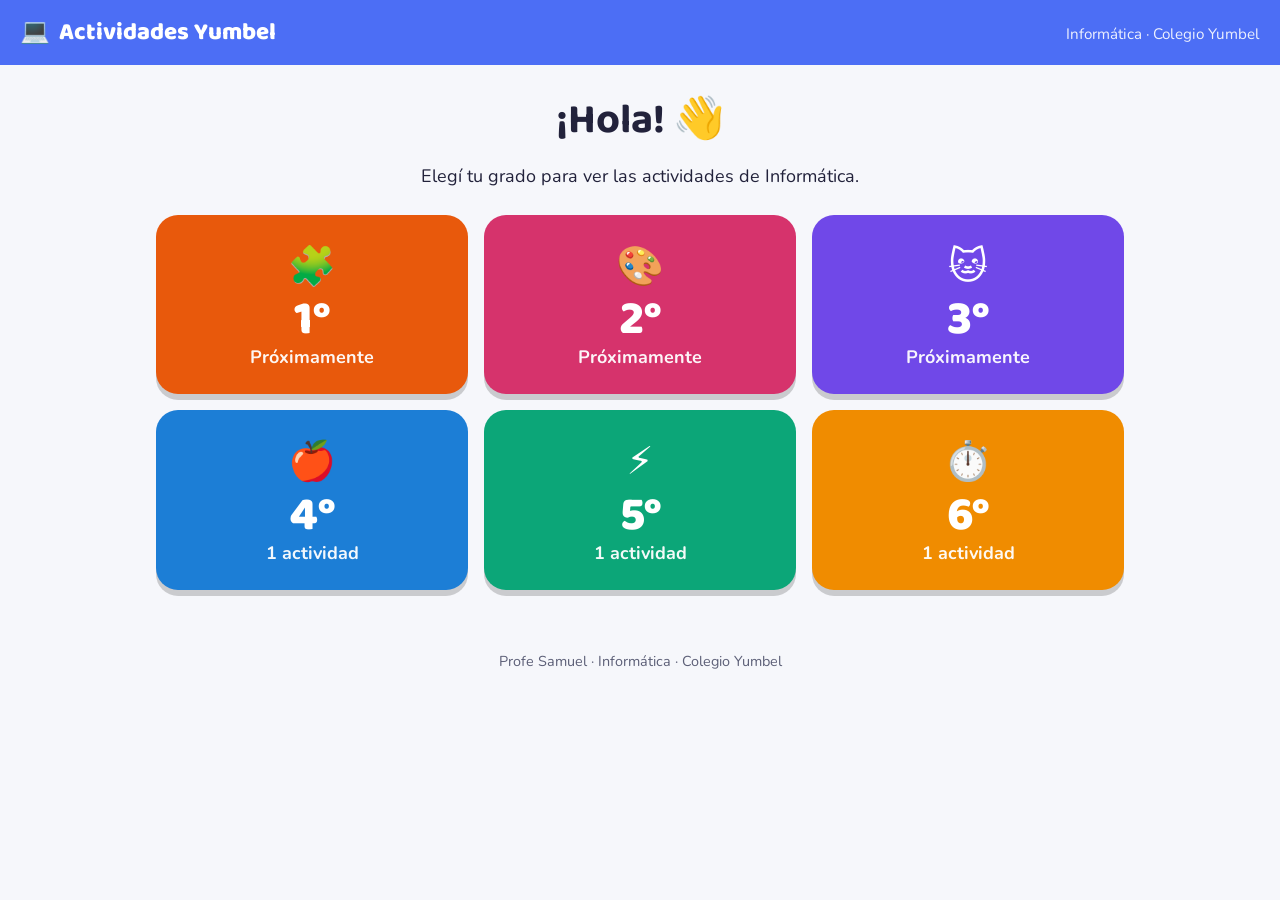
==== index.html @ 9ae8ea88 "Actividad gato y manzana nivel 2 (4°, 5° y 6°)" ====
<!doctype html>
<html lang="es">
<head>
<meta charset="utf-8">
<meta name="viewport" content="width=device-width, initial-scale=1">
<title>Inicio · Actividades Yumbel</title>
<link rel="preconnect" href="https://fonts.googleapis.com">
<link href="https://fonts.googleapis.com/css2?family=Baloo+2:wght@500;700;800&family=Nunito:wght@400;600;800&display=swap" rel="stylesheet">
<link rel="stylesheet" href="style.css">
</head>
<body style="--c:#4c6ef5">
<header class="top">
  <a class="marca" href="index.html"><span class="logo">💻</span> Actividades Yumbel</a>
  <span class="sub">Informática · Colegio Yumbel</span>
</header>
<main>

<div class="bienvenida"><h1>¡Hola! 👋</h1><p>Elegí tu grado para ver las actividades de Informática.</p></div><div class="grados"><a class="card" href="grado-1.html" style="--c:#e8590c"><span class="emoji">🧩</span><span class="g">1°</span><span class="s">Próximamente</span></a><a class="card" href="grado-2.html" style="--c:#d6336c"><span class="emoji">🎨</span><span class="g">2°</span><span class="s">Próximamente</span></a><a class="card" href="grado-3.html" style="--c:#7048e8"><span class="emoji">🐱</span><span class="g">3°</span><span class="s">Próximamente</span></a><a class="card" href="grado-4.html" style="--c:#1c7ed6"><span class="emoji">🍎</span><span class="g">4°</span><span class="s">1 actividad</span></a><a class="card" href="grado-5.html" style="--c:#0ca678"><span class="emoji">⚡</span><span class="g">5°</span><span class="s">1 actividad</span></a><a class="card" href="grado-6.html" style="--c:#f08c00"><span class="emoji">⏱️</span><span class="g">6°</span><span class="s">1 actividad</span></a></div>
</main>
<footer>Profe Samuel · Informática · Colegio Yumbel</footer>
</body>
</html>
---- style.css ----
*{box-sizing:border-box}
:root{--ink:#22223b;--muted:#5c5f77;--bg:#f6f7fb;--card:#fff;--line:#e3e6ef}
body{margin:0;font-family:Nunito,system-ui,sans-serif;color:var(--ink);background:var(--bg);font-size:18px;line-height:1.55}
h1,h2,h3{font-family:'Baloo 2',Nunito,sans-serif;line-height:1.15;margin:0 0 .4em}
a{color:inherit}
.top{background:var(--c,#4c6ef5);color:#fff;padding:14px 20px;display:flex;flex-wrap:wrap;gap:4px 16px;align-items:baseline;justify-content:space-between}
.marca{font-family:'Baloo 2';font-weight:800;font-size:1.5rem;text-decoration:none}
.logo{margin-right:4px}.sub{opacity:.9;font-size:.95rem}
main{max-width:1000px;margin:0 auto;padding:22px 16px 40px}
footer{text-align:center;color:var(--muted);font-size:.9rem;padding:20px}
.volver{display:inline-block;margin-bottom:14px;text-decoration:none;font-weight:800;color:var(--c)}
.bienvenida{text-align:center;margin:10px 0 24px}.bienvenida h1{font-size:2.6rem}
.grados{display:grid;grid-template-columns:repeat(3,1fr);gap:16px}
@media(max-width:700px){.grados{grid-template-columns:repeat(2,1fr)}}
.card{background:var(--c);color:#fff;text-decoration:none;border-radius:22px;padding:22px 12px;text-align:center;display:flex;flex-direction:column;align-items:center;box-shadow:0 6px 0 rgba(0,0,0,.18);transition:transform .15s}
.card:hover{transform:translateY(-4px)}
.card .emoji{font-size:2.4rem}.card .g{font-family:'Baloo 2';font-weight:800;font-size:3rem;line-height:1}.card .s{font-weight:700;opacity:.95}
.tit-grado{font-size:2.6rem;color:var(--c)}
.acts{display:grid;gap:14px}
.act{display:flex;flex-direction:column;gap:2px;background:var(--card);border:3px solid var(--c);border-radius:18px;padding:18px 20px;text-decoration:none}
.act b{font-family:'Baloo 2';font-size:1.5rem}.act .fecha{color:var(--muted);font-size:.9rem;font-weight:700}
.act .ir{color:var(--c);font-weight:800;margin-top:6px}
.vacio{background:var(--card);border-radius:16px;padding:20px;border:2px dashed var(--line)}
.hero{display:grid;grid-template-columns:1.2fr 1fr;gap:20px;align-items:center;background:var(--card);border-radius:22px;padding:22px;border-top:8px solid var(--c);margin-bottom:22px}
.hero img{width:100%;border-radius:14px;border:2px solid var(--line)}
@media(max-width:760px){.hero{grid-template-columns:1fr}}
.etiqueta{display:inline-block;background:var(--c);color:#fff;font-weight:800;border-radius:999px;padding:2px 12px;margin:0 0 8px;font-size:.9rem}
.hero h1{font-size:2.3rem}.intro{font-size:1.1rem;margin:0}
.paso{display:grid;grid-template-columns:56px 1fr;gap:14px;background:var(--card);border-radius:18px;padding:18px;margin-bottom:16px;border:1px solid var(--line)}
.num{width:48px;height:48px;border-radius:50%;background:var(--c);color:#fff;font-family:'Baloo 2';font-weight:800;font-size:1.6rem;display:grid;place-items:center}
.paso h3{font-size:1.45rem}.paso p{margin:.3em 0 .6em}
.nuevo{font-family:Nunito;font-size:.75rem;background:#ffd43b;color:#5c3c00;border-radius:6px;padding:2px 8px;vertical-align:middle;font-weight:800}
.tip{background:#fff9db;border-left:5px solid #fcc419;border-radius:8px;padding:8px 12px;font-size:.98rem}
.figs{display:flex;flex-wrap:wrap;gap:14px}
figure{margin:6px 0 0;max-width:100%}
figure img{max-width:100%;height:auto;border-radius:12px;border:2px solid var(--line);background:#f9f9f9;display:block}
figcaption{font-size:.88rem;color:var(--muted);font-weight:700;margin-top:4px}
.desafio{background:var(--c);color:#fff;border-radius:18px;padding:20px 24px}
.desafio h3{font-size:1.6rem}.desafio li{margin:4px 0}
@media(max-width:520px){.paso{grid-template-columns:1fr}.num{width:42px;height:42px}}
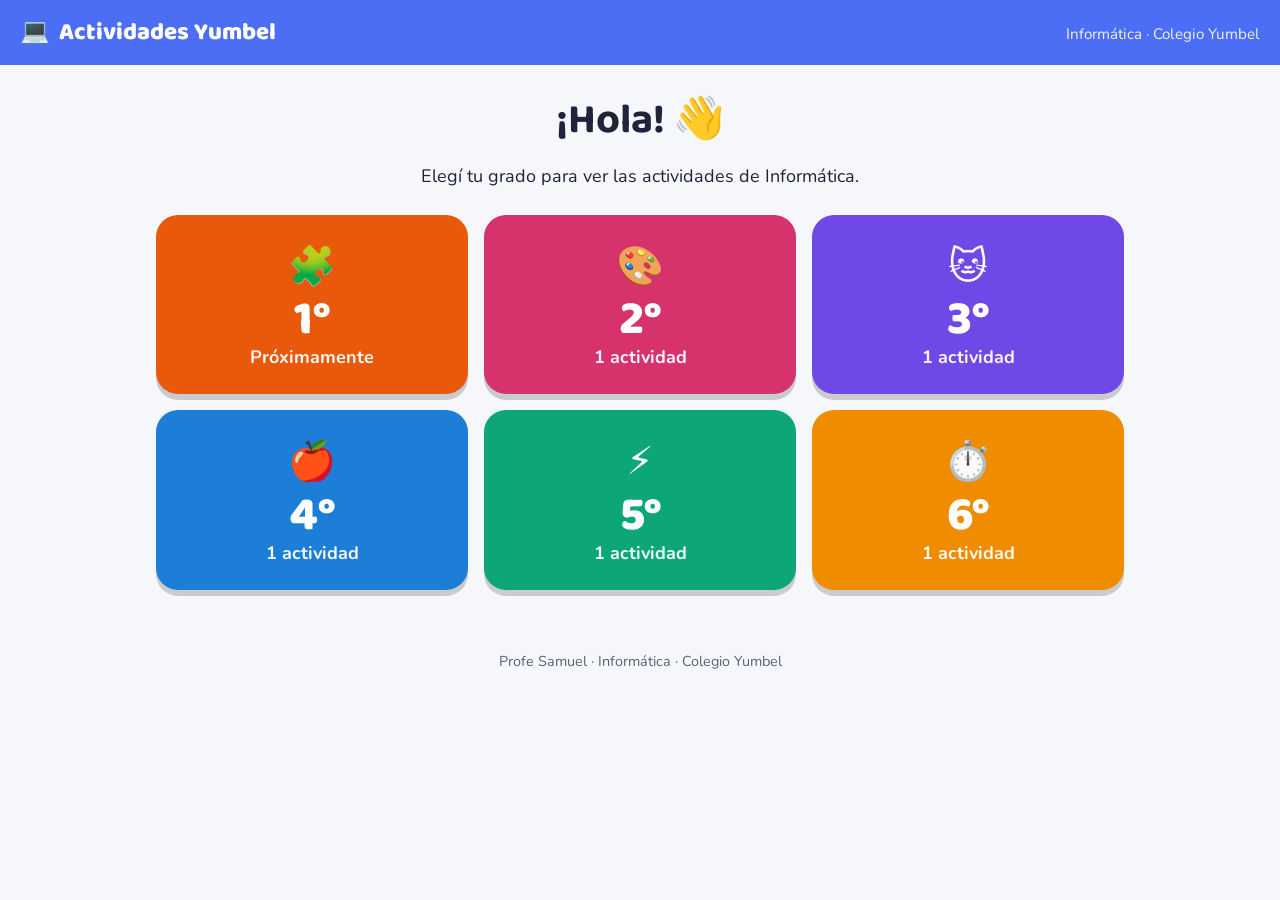
==== commit 534588ad: "Actividades de 2° y 3° grado" ====
--- a/index.html
+++ b/index.html
@@ -15,7 +15,7 @@
 </header>
 <main>
 
-<div class="bienvenida"><h1>¡Hola! 👋</h1><p>Elegí tu grado para ver las actividades de Informática.</p></div><div class="grados"><a class="card" href="grado-1.html" style="--c:#e8590c"><span class="emoji">🧩</span><span class="g">1°</span><span class="s">Próximamente</span></a><a class="card" href="grado-2.html" style="--c:#d6336c"><span class="emoji">🎨</span><span class="g">2°</span><span class="s">Próximamente</span></a><a class="card" href="grado-3.html" style="--c:#7048e8"><span class="emoji">🐱</span><span class="g">3°</span><span class="s">Próximamente</span></a><a class="card" href="grado-4.html" style="--c:#1c7ed6"><span class="emoji">🍎</span><span class="g">4°</span><span class="s">1 actividad</span></a><a class="card" href="grado-5.html" style="--c:#0ca678"><span class="emoji">⚡</span><span class="g">5°</span><span class="s">1 actividad</span></a><a class="card" href="grado-6.html" style="--c:#f08c00"><span class="emoji">⏱️</span><span class="g">6°</span><span class="s">1 actividad</span></a></div>
+<div class="bienvenida"><h1>¡Hola! 👋</h1><p>Elegí tu grado para ver las actividades de Informática.</p></div><div class="grados"><a class="card" href="grado-1.html" style="--c:#e8590c"><span class="emoji">🧩</span><span class="g">1°</span><span class="s">Próximamente</span></a><a class="card" href="grado-2.html" style="--c:#d6336c"><span class="emoji">🎨</span><span class="g">2°</span><span class="s">1 actividad</span></a><a class="card" href="grado-3.html" style="--c:#7048e8"><span class="emoji">🐱</span><span class="g">3°</span><span class="s">1 actividad</span></a><a class="card" href="grado-4.html" style="--c:#1c7ed6"><span class="emoji">🍎</span><span class="g">4°</span><span class="s">1 actividad</span></a><a class="card" href="grado-5.html" style="--c:#0ca678"><span class="emoji">⚡</span><span class="g">5°</span><span class="s">1 actividad</span></a><a class="card" href="grado-6.html" style="--c:#f08c00"><span class="emoji">⏱️</span><span class="g">6°</span><span class="s">1 actividad</span></a></div>
 </main>
 <footer>Profe Samuel · Informática · Colegio Yumbel</footer>
 </body>
--- a/style.css
+++ b/style.css
@@ -39,3 +39,10 @@
 .desafio{background:var(--c);color:#fff;border-radius:18px;padding:20px 24px}
 .desafio h3{font-size:1.6rem}.desafio li{margin:4px 0}
 @media(max-width:520px){.paso{grid-template-columns:1fr}.num{width:42px;height:42px}}
+.jrrow{display:flex;flex-wrap:wrap;gap:6px;margin:10px 0 12px}
+.jrb{background:var(--b);color:#fff;border-radius:12px;min-width:74px;padding:8px 8px 6px;display:flex;flex-direction:column;align-items:center;box-shadow:inset 0 -4px 0 rgba(0,0,0,.18);position:relative}
+.jrb:not(:last-child)::after{content:"";position:absolute;right:-9px;top:50%;width:12px;height:16px;margin-top:-8px;background:var(--b);border-radius:0 8px 8px 0;z-index:1}
+.jri{font-size:1.8rem;line-height:1.1}.jrl{font-weight:800;font-size:.85rem}
+.jrn{background:#fff;color:#222;border-radius:6px;font-weight:800;padding:0 8px;font-size:.9rem;margin:2px 0}
+.jrhero{background:#f1f3f9;border-radius:14px;padding:16px;display:flex;justify-content:center}
+.desafio .jrrow{margin:8px 0}
